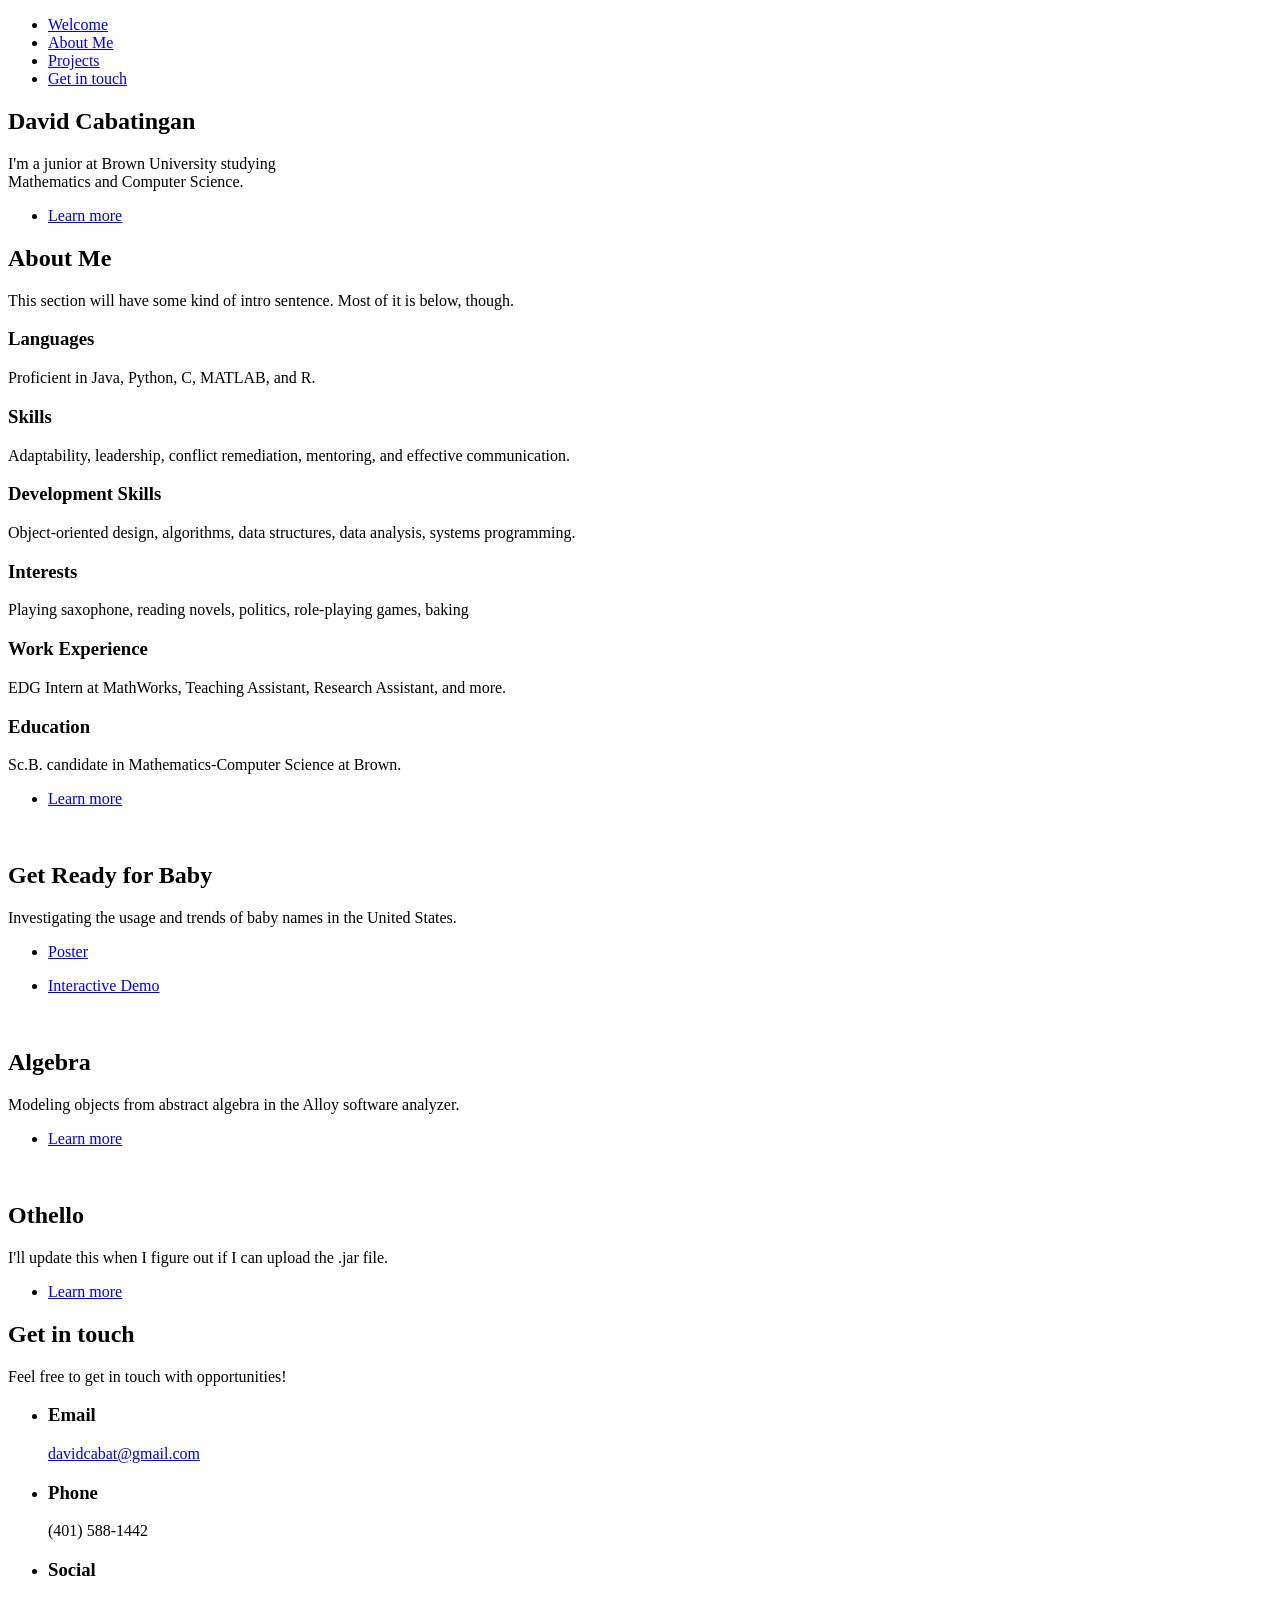
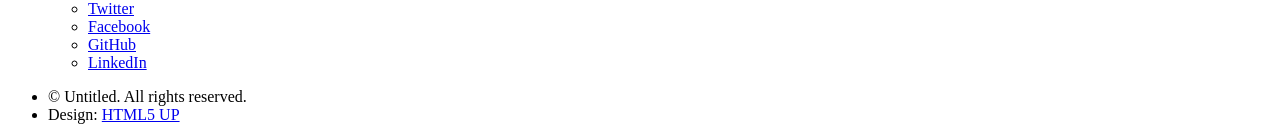
==== index.html @ b9da8954 "typos" ====
<!DOCTYPE HTML>
<!--
	Hyperspace by HTML5 UP
	html5up.net | @ajlkn
	Free for personal and commercial use under the CCA 3.0 license (html5up.net/license)
-->
<html>
	<head>
		<title>David Cabatingan</title>
		<meta charset="utf-8" />
		<meta name="viewport" content="width=device-width, initial-scale=1, user-scalable=no" />
		<link rel="stylesheet" href="assets/css/main.css" />
		<noscript><link rel="stylesheet" href="assets/css/noscript.css" /></noscript>
	</head>
	<body class="is-preload">

		<!-- Sidebar -->
			<section id="sidebar">
				<div class="inner">
					<nav>
						<ul>
							<li><a href="#intro">Welcome</a></li>
							<li><a href="#one">About Me</a></li>
							<li><a href="#two">Projects</a></li>
							<li><a href="#three">Get in touch</a></li>
						</ul>
					</nav>
				</div>
			</section>

		<!-- Wrapper -->
			<div id="wrapper">

				<!-- Intro -->
					<section id="intro" class="wrapper style1 fullscreen fade-up">
						<div class="inner">
							<h1>David Cabatingan</h1>
							<p>I'm a junior at Brown University studying<br />
							Mathematics and Computer Science.</p>
							<ul class="actions">
								<li><a href="#one" class="button scrolly">Learn more</a></li>
							</ul>
						</div>
					</section>

				<!-- One -->
					<section id="one" class="wrapper style3 fade-up">
						<div class="inner">
							<h2>About Me</h2>
							<p>This section will have some kind of intro sentence. Most of it is below, though.</p>
							<div class="features">
								<section>
									<span class="icon solid major fa-code"></span>
									<h3>Languages</h3>
									<p>Proficient in Java, Python, C, MATLAB, and R.</p>
								</section>
								<section>
									<span class="icon solid major fa-lock"></span>
									<h3>Skills</h3>
									<p>Adaptability, leadership, conflict remediation, mentoring, and effective communication.</p>
								</section>
								<section>
									<span class="icon solid major fa-cog"></span>
									<h3>Development Skills</h3>
									<p>Object-oriented design, algorithms, data structures, data analysis, systems programming.</p>
								</section>
								<section>
									<span class="icon major fa-gem"></span>
									<h3>Interests</h3>
									<p>Playing saxophone, reading novels, politics, role-playing games, baking</p>
								</section>
								<section>
									<span class="icon solid major fa-link"></span>
									<h3>Work Experience</h3>
									<p>EDG Intern at MathWorks, Teaching Assistant, Research Assistant, and more.</p>
								</section>
								<section>
									<span class="icon solid major fa-link"></span>
									<h3>Education</h3>
									<p>Sc.B. candidate in Mathematics-Computer Science at Brown.</p>
								</section>
							</div>
							<ul class="actions">
								<li><a href="files/resume.pdf" class="button">Learn more</a></li>
							</ul>
						</div>
					</section>


				<!-- Two -->
					<section id="two" class="wrapper style2 spotlights">
						<section>
							<a href="#" class="image"><img src="images/pic01.jpg" alt="" data-position="center center" /></a>
							<div class="content">
								<div class="inner">
									<h2>Get Ready for Baby</h2>
									<p>Investigating the usage and trends of baby names in the United States.</p>
									<ul class="actions">
										<li><a href="files/gr4b.pdf" class="button">Poster</a></li>
									</ul>
									<ul class="actions">
										<li><a href="scatter.html" class="button">Interactive Demo</a></li>
									</ul>
								</div>
							</div>
						</section>
						<section>
							<a href="#" class="image"><img src="images/pic02.jpg" alt="" data-position="top center" /></a>
							<div class="content">
								<div class="inner">
									<h2>Algebra</h2>
									<p>Modeling objects from abstract algebra in the Alloy software analyzer.</p>
									<ul class="actions">
										<li><a href="files/algebra.pdf" class="button">Learn more</a></li>
									</ul>
								</div>
							</div>
						</section>
						<section>
							<a href="#" class="image"><img src="images/pic03.jpg" alt="" data-position="25% 25%" /></a>
							<div class="content">
								<div class="inner">
									<h2>Othello</h2>
									<p>I'll update this when I figure out if I can upload the .jar file.</p>
									<ul class="actions">
										<li><a href="#" class="button">Learn more</a></li>
									</ul>
								</div>
							</div>
						</section>
					</section>

				<!-- Three -->
					<section id="three" class="wrapper style1 fade-up">
						<div class="inner">
							<h2>Get in touch</h2>
							<p>Feel free to get in touch with opportunities!</p>
							<div class="split style1">
								<section>
									<ul class="contact">
										<li>
											<h3>Email</h3>
											<a href="mailto:davidcabat@gmail.com">davidcabat@gmail.com</a>
										</li>
										<li>
											<h3>Phone</h3>
											<span>(401) 588-1442</span>
										</li>
										<li>
											<h3>Social</h3>
											<ul class="icons">
												<li><a href="https://twitter.com/MrDCaba" class="icon brands fa-twitter"><span class="label">Twitter</span></a></li>
												<li><a href="https://www.facebook.com/mrdcaba" class="icon brands fa-facebook-f"><span class="label">Facebook</span></a></li>
												<li><a href="https://github.com/dcabatin" class="icon brands fa-github"><span class="label">GitHub</span></a></li>
												<li><a href="https://www.linkedin.com/in/david-cabatingan/" class="icon brands fa-linkedin-in"><span class="label">LinkedIn</span></a></li>
											</ul>
										</li>
									</ul>
								</section>
							</div>
						</div>
					</section>

			</div>

		<!-- Footer -->
			<footer id="footer" class="wrapper style1-alt">
				<div class="inner">
					<ul class="menu">
						<li>&copy; Untitled. All rights reserved.</li><li>Design: <a href="http://html5up.net">HTML5 UP</a></li>
					</ul>
				</div>
			</footer>

		<!-- Scripts -->
			<script src="assets/js/jquery.min.js"></script>
			<script src="assets/js/jquery.scrollex.min.js"></script>
			<script src="assets/js/jquery.scrolly.min.js"></script>
			<script src="assets/js/browser.min.js"></script>
			<script src="assets/js/breakpoints.min.js"></script>
			<script src="assets/js/util.js"></script>
			<script src="assets/js/main.js"></script>

	</body>
</html>
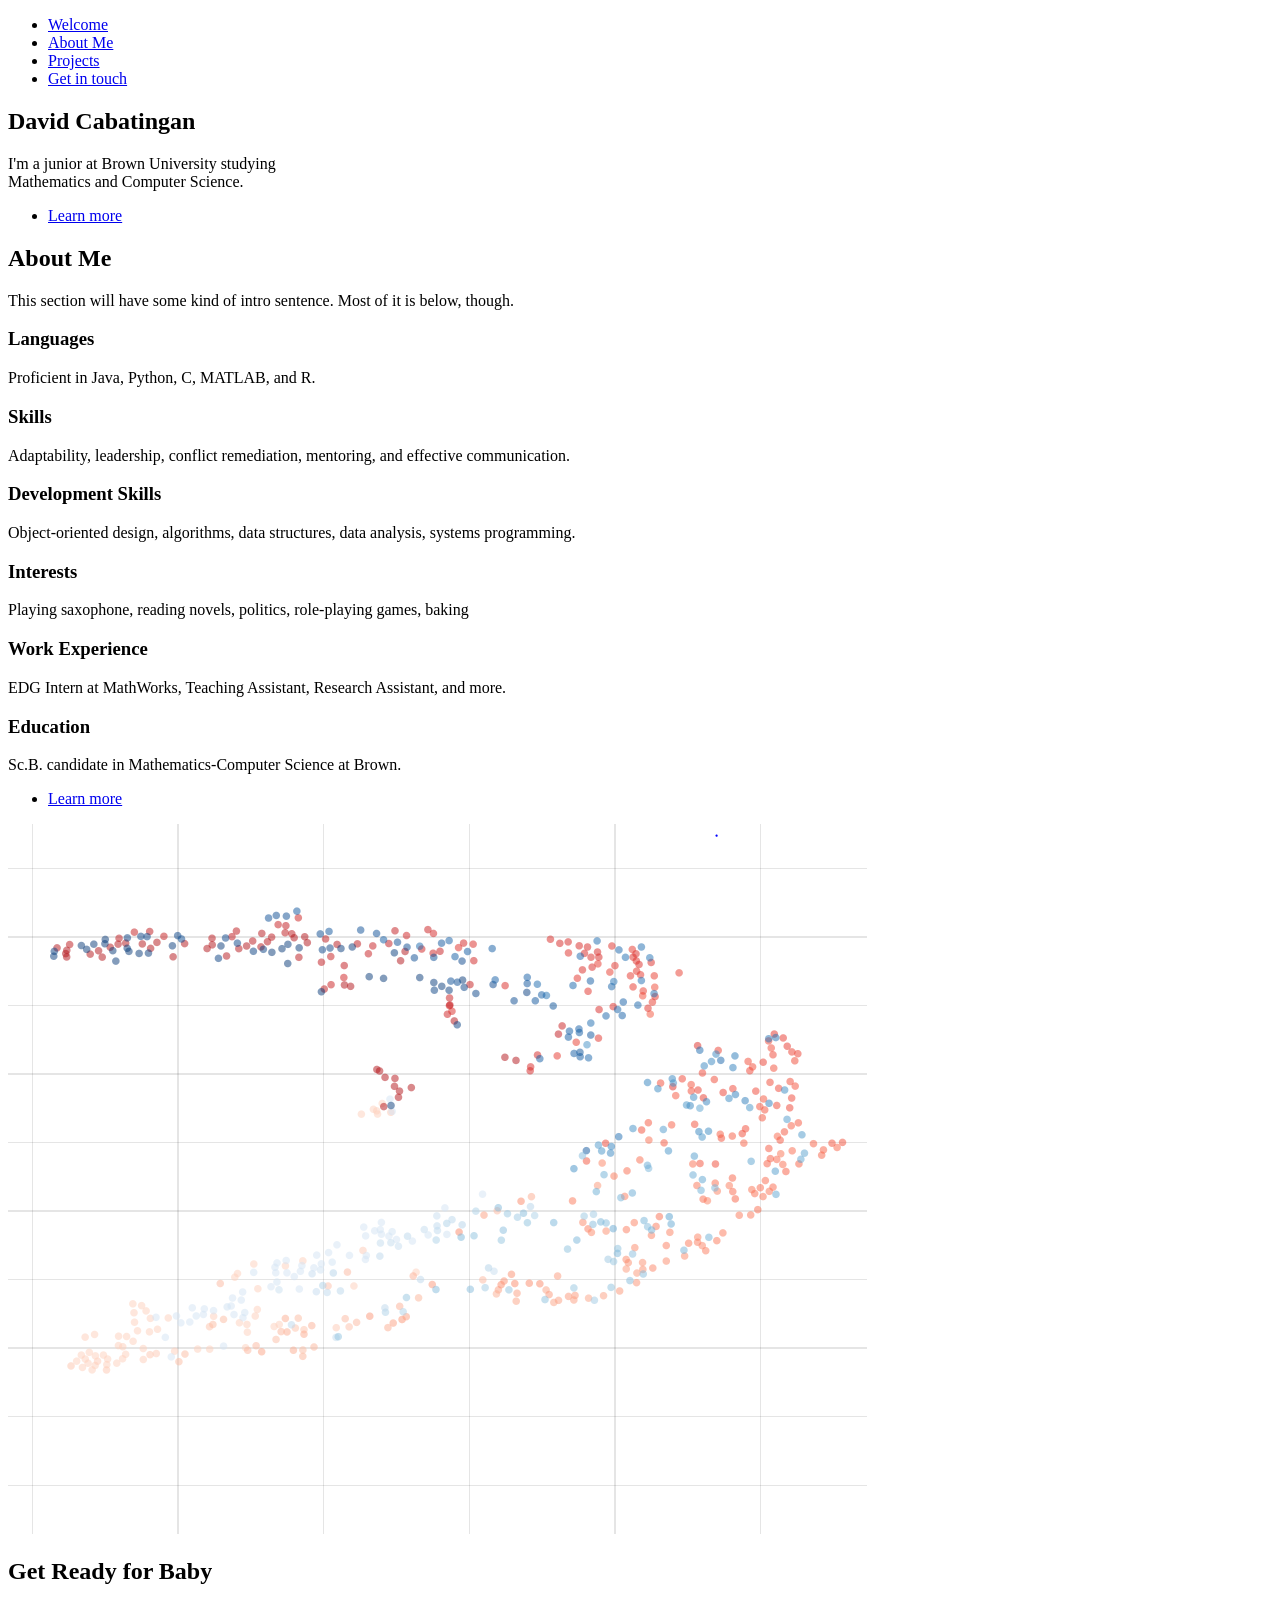
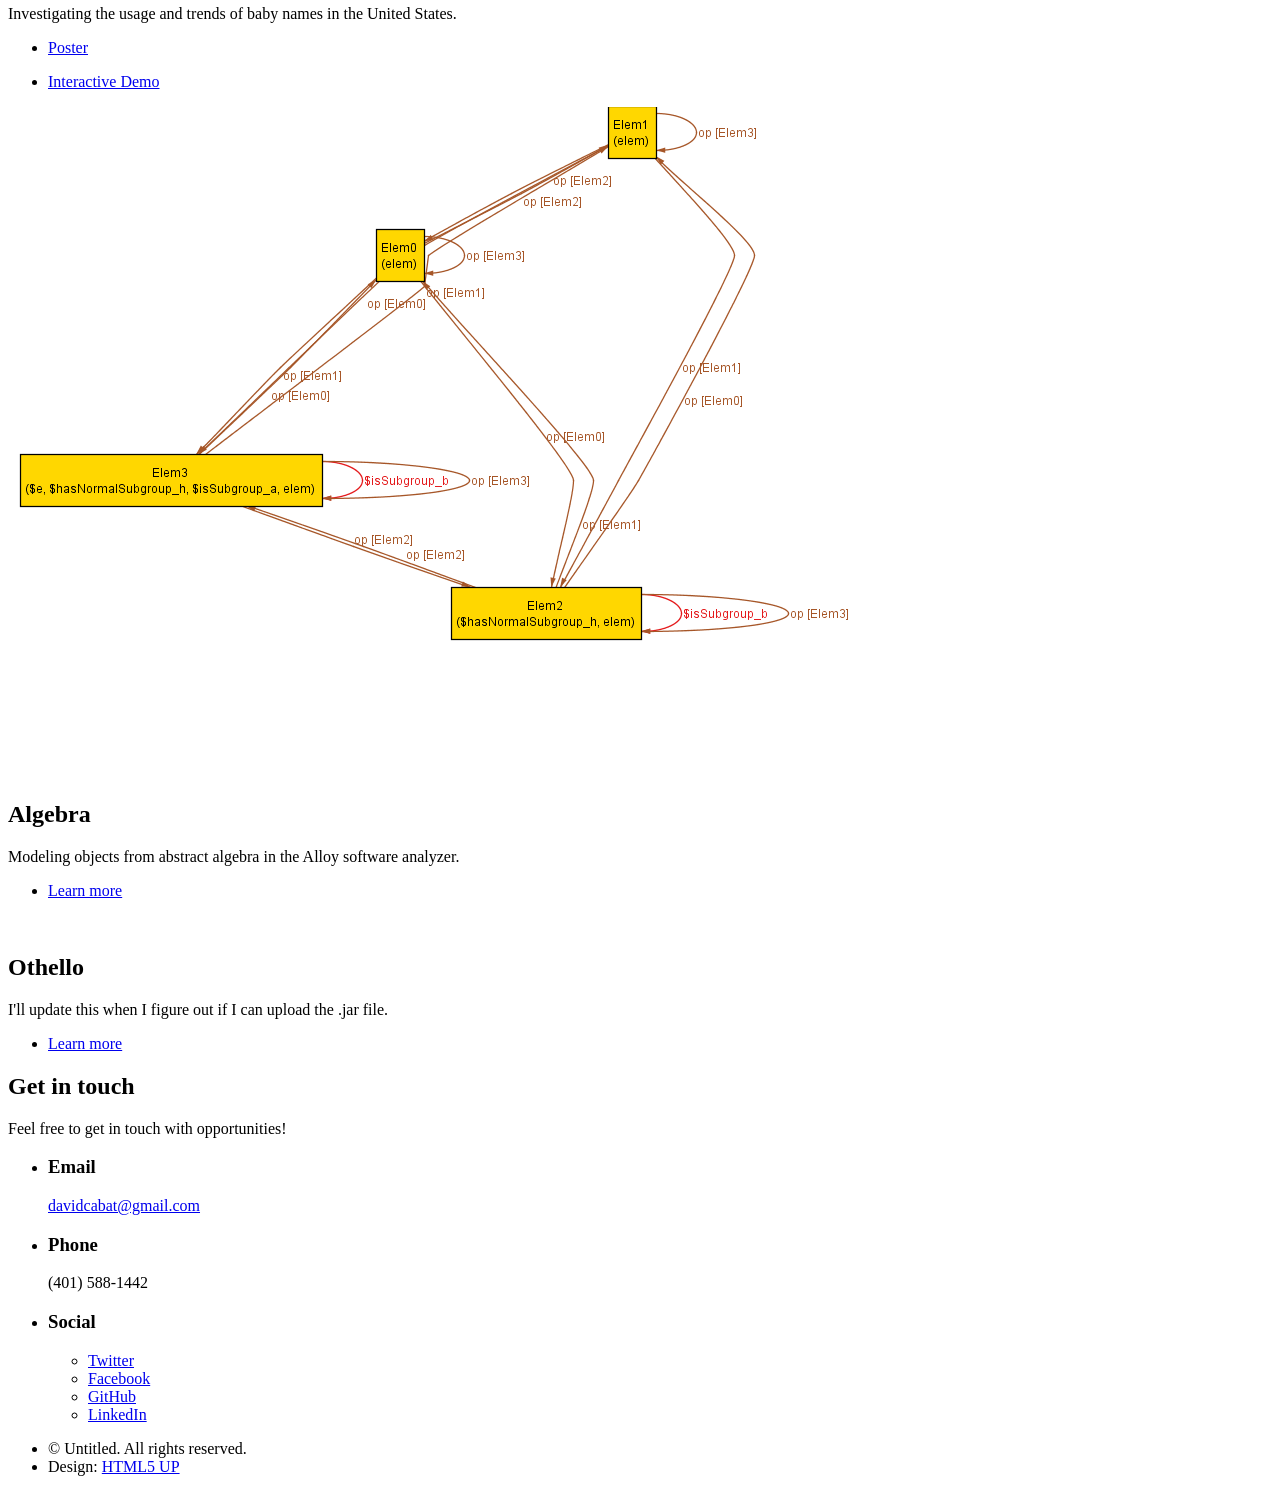
==== commit 8db5fa46: "fix" ====
--- a/index.html
+++ b/index.html
@@ -5,6 +5,7 @@
 	Free for personal and commercial use under the CCA 3.0 license (html5up.net/license)
 -->
 <html>
+	<link rel="shortcut icon" href="assets/faviconsmall.ico"/>
 	<head>
 		<title>David Cabatingan</title>
 		<meta charset="utf-8" />
@@ -90,7 +91,7 @@
 				<!-- Two -->
 					<section id="two" class="wrapper style2 spotlights">
 						<section>
-							<a href="#" class="image"><img src="images/pic01.jpg" alt="" data-position="center center" /></a>
+							<a href="#" class="image"><img src="images/gr4b_image.PNG" alt="" data-position="center center" /></a>
 							<div class="content">
 								<div class="inner">
 									<h2>Get Ready for Baby</h2>
@@ -99,13 +100,13 @@
 										<li><a href="files/gr4b.pdf" class="button">Poster</a></li>
 									</ul>
 									<ul class="actions">
-										<li><a href="scatter.html" class="button">Interactive Demo</a></li>
+										<li><a href="gr4b" class="button">Interactive Demo</a></li>
 									</ul>
 								</div>
 							</div>
 						</section>
 						<section>
-							<a href="#" class="image"><img src="images/pic02.jpg" alt="" data-position="top center" /></a>
+							<a href="#" class="image"><img src="images/algebra_image.PNG" alt="" data-position="top center" /></a>
 							<div class="content">
 								<div class="inner">
 									<h2>Algebra</h2>
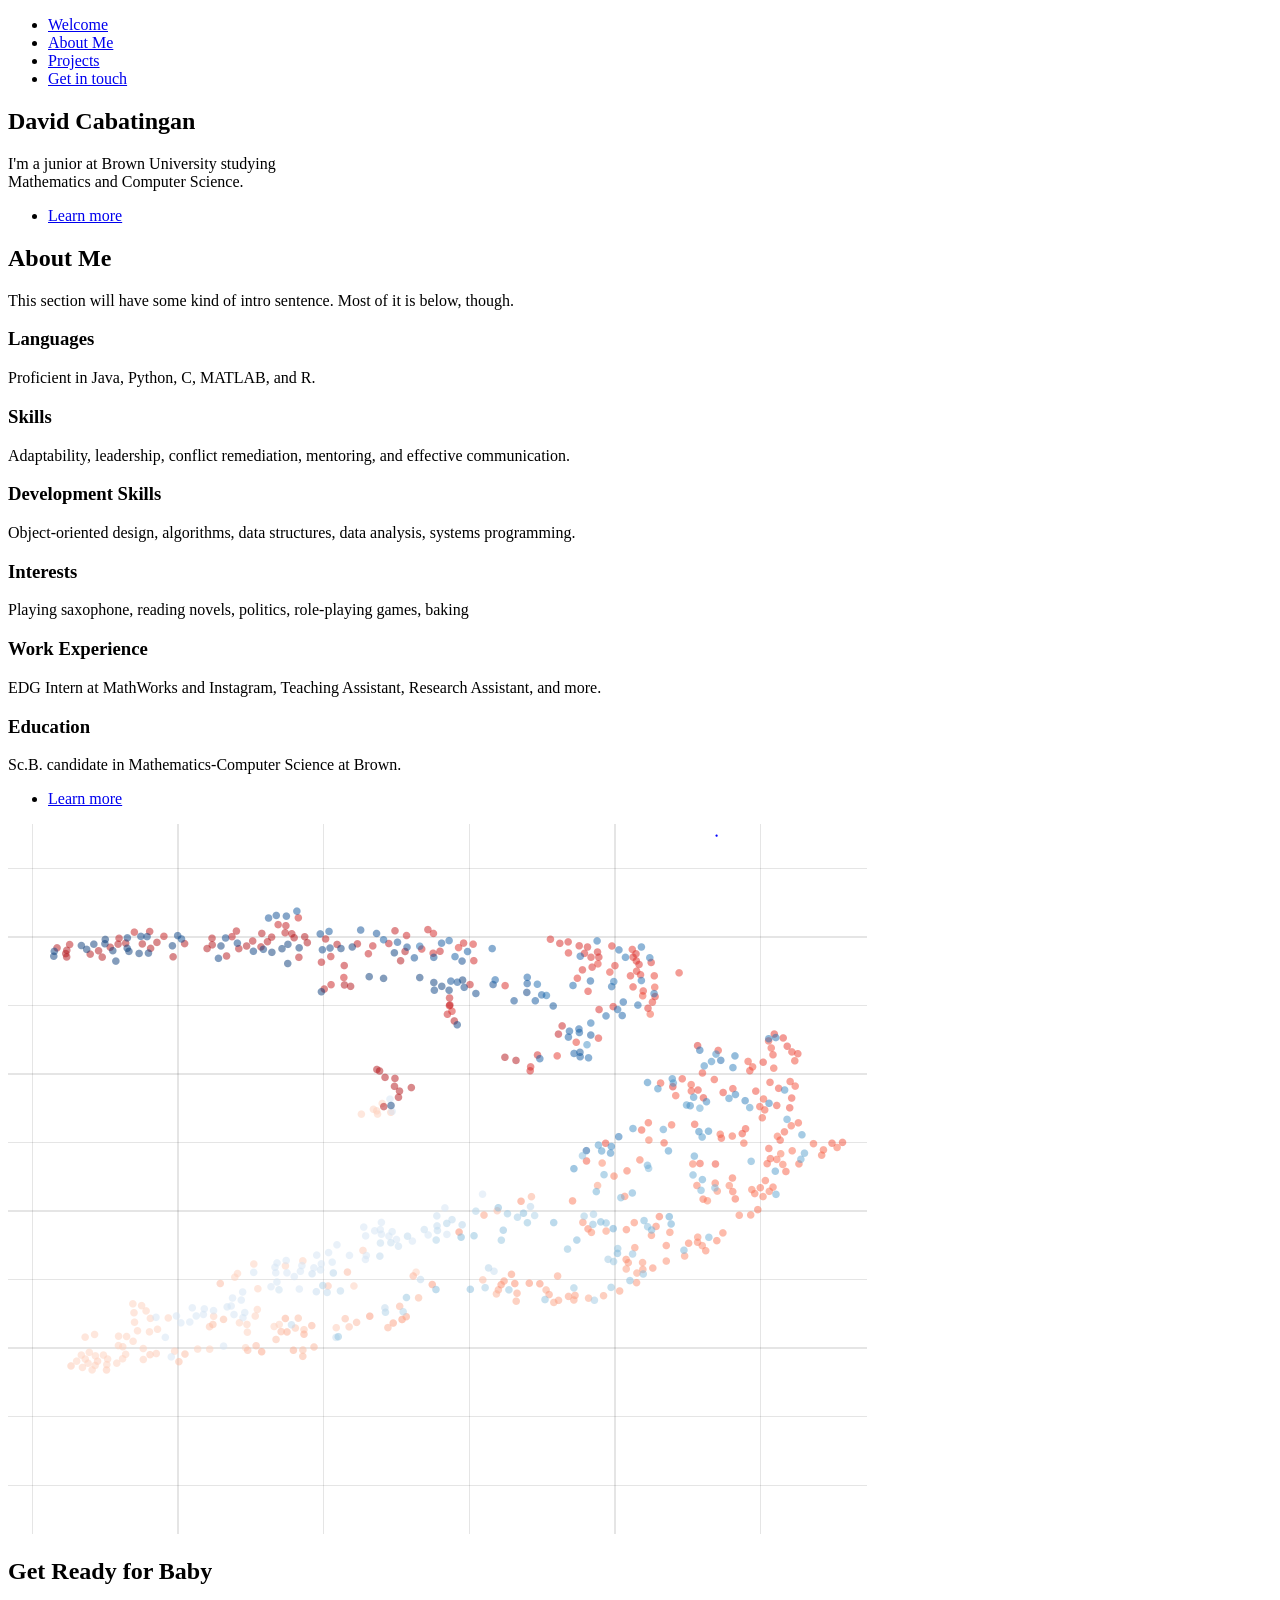
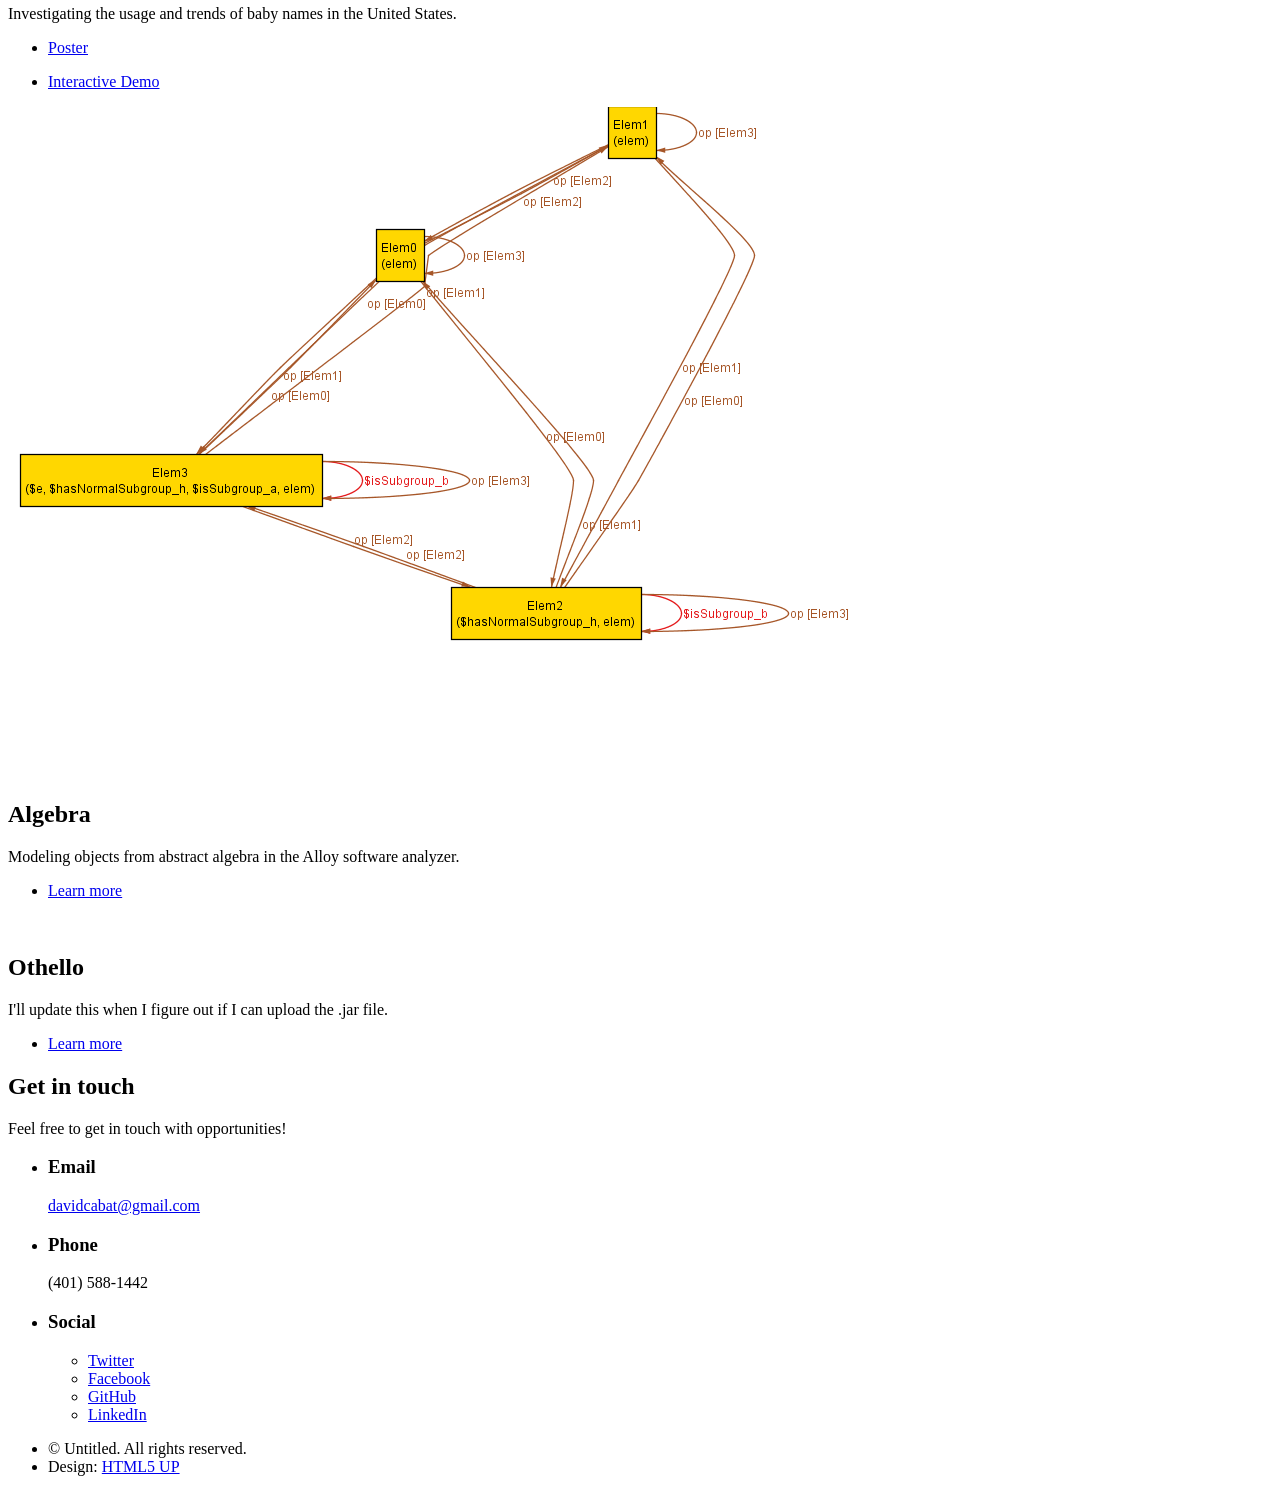
==== commit 9247f351: "Update index.html" ====
--- a/index.html
+++ b/index.html
@@ -73,7 +73,7 @@
 								<section>
 									<span class="icon solid major fa-link"></span>
 									<h3>Work Experience</h3>
-									<p>EDG Intern at MathWorks, Teaching Assistant, Research Assistant, and more.</p>
+									<p>EDG Intern at MathWorks and Instagram, Teaching Assistant, Research Assistant, and more.</p>
 								</section>
 								<section>
 									<span class="icon solid major fa-link"></span>
@@ -82,7 +82,7 @@
 								</section>
 							</div>
 							<ul class="actions">
-								<li><a href="files/resume.pdf" class="button">Learn more</a></li>
+								<li><a href="files/resume_0814.pdf" class="button">Learn more</a></li>
 							</ul>
 						</div>
 					</section>
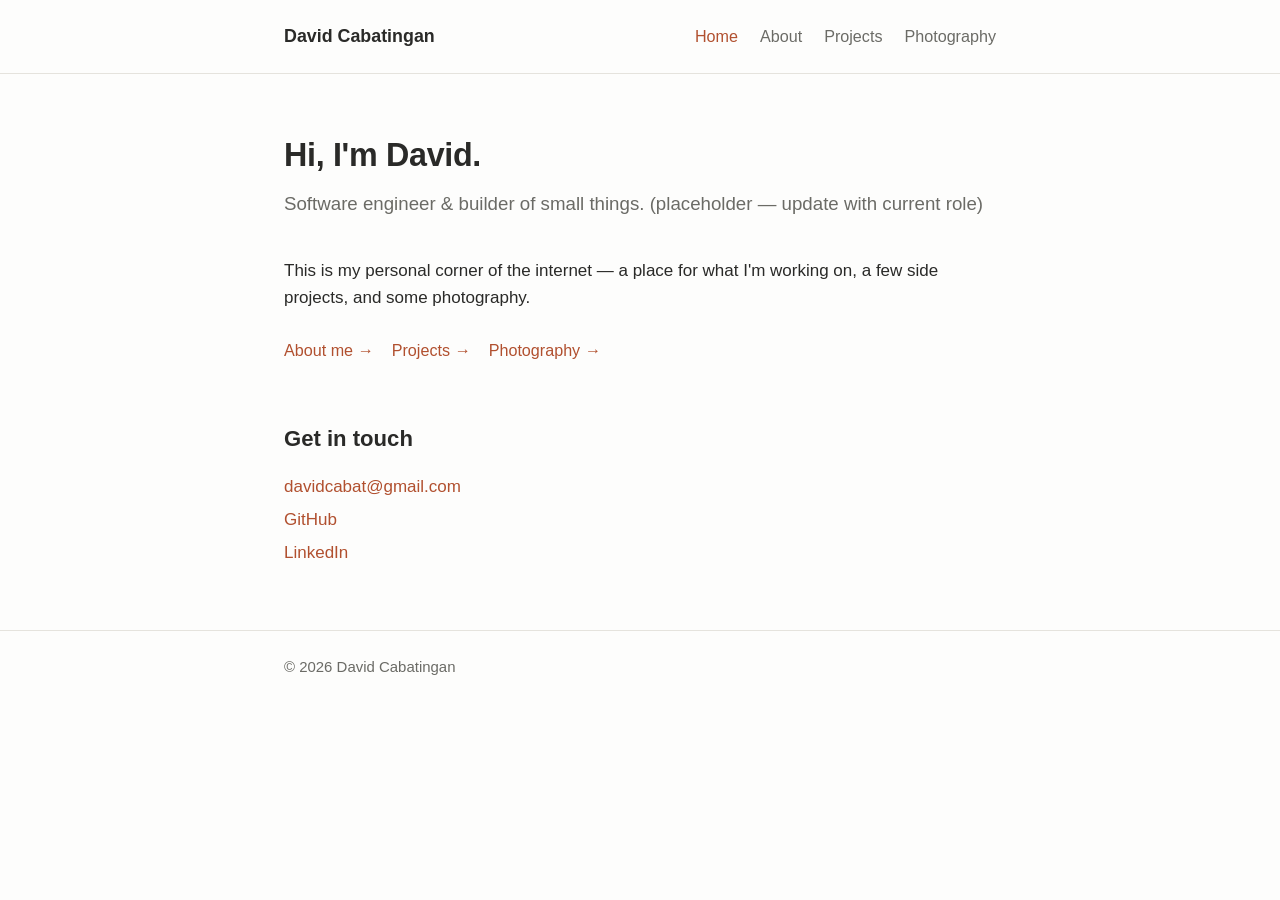
==== commit 56858956: "Revamp site: simpler design, refreshed pages, new photography section Replace the old HTML5UP "Hyper" ====
--- a/index.html
+++ b/index.html
@@ -1,186 +1,60 @@
-<!DOCTYPE HTML>
-<!--
-	Hyperspace by HTML5 UP
-	html5up.net | @ajlkn
-	Free for personal and commercial use under the CCA 3.0 license (html5up.net/license)
--->
-<html>
-	<link rel="shortcut icon" href="assets/faviconsmall.ico"/>
-	<head>
-		<title>David Cabatingan</title>
-		<meta charset="utf-8" />
-		<meta name="viewport" content="width=device-width, initial-scale=1, user-scalable=no" />
-		<link rel="stylesheet" href="assets/css/main.css" />
-		<noscript><link rel="stylesheet" href="assets/css/noscript.css" /></noscript>
-	</head>
-	<body class="is-preload">
+<!DOCTYPE html>
+<html lang="en">
+<head>
+	<meta charset="utf-8" />
+	<title>David Cabatingan</title>
+	<meta name="viewport" content="width=device-width, initial-scale=1" />
+	<link rel="shortcut icon" href="assets/faviconsmall.ico" />
+	<link rel="stylesheet" href="assets/css/style.css" />
+</head>
+<body>
 
-		<!-- Sidebar -->
-			<section id="sidebar">
-				<div class="inner">
-					<nav>
-						<ul>
-							<li><a href="#intro">Welcome</a></li>
-							<li><a href="#one">About Me</a></li>
-							<li><a href="#two">Projects</a></li>
-							<li><a href="#three">Get in touch</a></li>
-						</ul>
-					</nav>
+	<header class="site-header">
+		<div class="container">
+			<a href="index.html" class="name">David Cabatingan</a>
+			<nav>
+				<ul>
+					<li><a href="index.html" class="active">Home</a></li>
+					<li><a href="about.html">About</a></li>
+					<li><a href="projects.html">Projects</a></li>
+					<li><a href="photography.html">Photography</a></li>
+				</ul>
+			</nav>
+		</div>
+	</header>
+
+	<main>
+		<div class="container">
+			<section class="hero">
+				<h1>Hi, I'm David.</h1>
+				<!-- TODO: replace with current role/status -->
+				<p class="tagline">Software engineer &amp; builder of small things. (placeholder — update with current role)</p>
+				<p>This is my personal corner of the internet — a place for what I'm working on, a few side
+				projects, and some photography.</p>
+
+				<div class="hero-links">
+					<a href="about.html">About me &rarr;</a>
+					<a href="projects.html">Projects &rarr;</a>
+					<a href="photography.html">Photography &rarr;</a>
 				</div>
 			</section>
 
-		<!-- Wrapper -->
-			<div id="wrapper">
+			<section>
+				<h2>Get in touch</h2>
+				<ul class="contact-list">
+					<li><a href="mailto:davidcabat@gmail.com">davidcabat@gmail.com</a></li>
+					<li><a href="https://github.com/dcabatin">GitHub</a></li>
+					<li><a href="https://www.linkedin.com/in/david-cabatingan/">LinkedIn</a></li>
+				</ul>
+			</section>
+		</div>
+	</main>
 
-				<!-- Intro -->
-					<section id="intro" class="wrapper style1 fullscreen fade-up">
-						<div class="inner">
-							<h1>David Cabatingan</h1>
-							<p>I'm a junior at Brown University studying<br />
-							Mathematics and Computer Science.</p>
-							<ul class="actions">
-								<li><a href="#one" class="button scrolly">Learn more</a></li>
-							</ul>
-						</div>
-					</section>
+	<footer class="site-footer">
+		<div class="container">
+			&copy; 2026 David Cabatingan
+		</div>
+	</footer>
 
-				<!-- One -->
-					<section id="one" class="wrapper style3 fade-up">
-						<div class="inner">
-							<h2>About Me</h2>
-							<p>This section will have some kind of intro sentence. Most of it is below, though.</p>
-							<div class="features">
-								<section>
-									<span class="icon solid major fa-code"></span>
-									<h3>Languages</h3>
-									<p>Proficient in Java, Python, C, MATLAB, and R.</p>
-								</section>
-								<section>
-									<span class="icon solid major fa-lock"></span>
-									<h3>Skills</h3>
-									<p>Adaptability, leadership, conflict remediation, mentoring, and effective communication.</p>
-								</section>
-								<section>
-									<span class="icon solid major fa-cog"></span>
-									<h3>Development Skills</h3>
-									<p>Object-oriented design, algorithms, data structures, data analysis, systems programming.</p>
-								</section>
-								<section>
-									<span class="icon major fa-gem"></span>
-									<h3>Interests</h3>
-									<p>Playing saxophone, reading novels, politics, role-playing games, baking</p>
-								</section>
-								<section>
-									<span class="icon solid major fa-link"></span>
-									<h3>Work Experience</h3>
-									<p>EDG Intern at MathWorks and Instagram, Teaching Assistant, Research Assistant, and more.</p>
-								</section>
-								<section>
-									<span class="icon solid major fa-link"></span>
-									<h3>Education</h3>
-									<p>Sc.B. candidate in Mathematics-Computer Science at Brown.</p>
-								</section>
-							</div>
-							<ul class="actions">
-								<li><a href="files/resume_0814.pdf" class="button">Learn more</a></li>
-							</ul>
-						</div>
-					</section>
-
-
-				<!-- Two -->
-					<section id="two" class="wrapper style2 spotlights">
-						<section>
-							<a href="#" class="image"><img src="images/gr4b_image.PNG" alt="" data-position="center center" /></a>
-							<div class="content">
-								<div class="inner">
-									<h2>Get Ready for Baby</h2>
-									<p>Investigating the usage and trends of baby names in the United States.</p>
-									<ul class="actions">
-										<li><a href="files/gr4b.pdf" class="button">Poster</a></li>
-									</ul>
-									<ul class="actions">
-										<li><a href="gr4b" class="button">Interactive Demo</a></li>
-									</ul>
-								</div>
-							</div>
-						</section>
-						<section>
-							<a href="#" class="image"><img src="images/algebra_image.PNG" alt="" data-position="top center" /></a>
-							<div class="content">
-								<div class="inner">
-									<h2>Algebra</h2>
-									<p>Modeling objects from abstract algebra in the Alloy software analyzer.</p>
-									<ul class="actions">
-										<li><a href="files/algebra.pdf" class="button">Learn more</a></li>
-									</ul>
-								</div>
-							</div>
-						</section>
-						<section>
-							<a href="#" class="image"><img src="images/pic03.jpg" alt="" data-position="25% 25%" /></a>
-							<div class="content">
-								<div class="inner">
-									<h2>Othello</h2>
-									<p>I'll update this when I figure out if I can upload the .jar file.</p>
-									<ul class="actions">
-										<li><a href="#" class="button">Learn more</a></li>
-									</ul>
-								</div>
-							</div>
-						</section>
-					</section>
-
-				<!-- Three -->
-					<section id="three" class="wrapper style1 fade-up">
-						<div class="inner">
-							<h2>Get in touch</h2>
-							<p>Feel free to get in touch with opportunities!</p>
-							<div class="split style1">
-								<section>
-									<ul class="contact">
-										<li>
-											<h3>Email</h3>
-											<a href="mailto:davidcabat@gmail.com">davidcabat@gmail.com</a>
-										</li>
-										<li>
-											<h3>Phone</h3>
-											<span>(401) 588-1442</span>
-										</li>
-										<li>
-											<h3>Social</h3>
-											<ul class="icons">
-												<li><a href="https://twitter.com/MrDCaba" class="icon brands fa-twitter"><span class="label">Twitter</span></a></li>
-												<li><a href="https://www.facebook.com/mrdcaba" class="icon brands fa-facebook-f"><span class="label">Facebook</span></a></li>
-												<li><a href="https://github.com/dcabatin" class="icon brands fa-github"><span class="label">GitHub</span></a></li>
-												<li><a href="https://www.linkedin.com/in/david-cabatingan/" class="icon brands fa-linkedin-in"><span class="label">LinkedIn</span></a></li>
-											</ul>
-										</li>
-									</ul>
-								</section>
-							</div>
-						</div>
-					</section>
-
-			</div>
-
-		<!-- Footer -->
-			<footer id="footer" class="wrapper style1-alt">
-				<div class="inner">
-					<ul class="menu">
-						<li>&copy; Untitled. All rights reserved.</li><li>Design: <a href="http://html5up.net">HTML5 UP</a></li>
-					</ul>
-				</div>
-			</footer>
-
-		<!-- Scripts -->
-			<script src="assets/js/jquery.min.js"></script>
-			<script src="assets/js/jquery.scrollex.min.js"></script>
-			<script src="assets/js/jquery.scrolly.min.js"></script>
-			<script src="assets/js/browser.min.js"></script>
-			<script src="assets/js/breakpoints.min.js"></script>
-			<script src="assets/js/util.js"></script>
-			<script src="assets/js/main.js"></script>
-
-	</body>
+</body>
 </html>
--- a/assets/css/style.css
+++ b/assets/css/style.css
@@ -0,0 +1,239 @@
+/* David Cabatingan — site styles */
+
+:root {
+	--bg: #fdfdfc;
+	--bg-alt: #f4f3f0;
+	--text: #2a2a28;
+	--text-muted: #6b6b66;
+	--accent: #b1502f;
+	--border: #e5e3dd;
+	--max-width: 760px;
+}
+
+* { box-sizing: border-box; }
+
+html { -webkit-text-size-adjust: 100%; }
+
+body {
+	margin: 0;
+	background: var(--bg);
+	color: var(--text);
+	font-family: -apple-system, BlinkMacSystemFont, "Segoe UI", Helvetica, Arial, sans-serif;
+	font-size: 17px;
+	line-height: 1.6;
+}
+
+a { color: var(--accent); text-decoration: none; }
+a:hover { text-decoration: underline; }
+
+.container {
+	max-width: var(--max-width);
+	margin: 0 auto;
+	padding: 0 24px;
+}
+
+/* Header / nav */
+
+header.site-header {
+	border-bottom: 1px solid var(--border);
+}
+
+.site-header .container {
+	display: flex;
+	align-items: center;
+	justify-content: space-between;
+	padding-top: 22px;
+	padding-bottom: 22px;
+	flex-wrap: wrap;
+	gap: 12px;
+}
+
+.site-header .name {
+	font-weight: 600;
+	font-size: 1.05em;
+	color: var(--text);
+}
+
+.site-header .name:hover { text-decoration: none; color: var(--accent); }
+
+.site-header nav ul {
+	list-style: none;
+	display: flex;
+	gap: 22px;
+	margin: 0;
+	padding: 0;
+}
+
+.site-header nav a {
+	color: var(--text-muted);
+	font-size: 0.95em;
+}
+
+.site-header nav a:hover,
+.site-header nav a.active {
+	color: var(--accent);
+	text-decoration: none;
+}
+
+/* Main content */
+
+main {
+	padding: 56px 0 64px;
+}
+
+h1 {
+	font-size: 1.9em;
+	margin: 0 0 8px;
+	letter-spacing: -0.01em;
+}
+
+h2 {
+	font-size: 1.3em;
+	margin: 2.2em 0 0.6em;
+}
+
+.tagline {
+	color: var(--text-muted);
+	font-size: 1.1em;
+	margin: 0 0 2em;
+}
+
+p { margin: 0 0 1em; }
+
+.muted { color: var(--text-muted); }
+
+/* Hero (home page) */
+
+.hero { padding-bottom: 8px; }
+
+.hero-links {
+	display: flex;
+	gap: 18px;
+	margin-top: 1.6em;
+	flex-wrap: wrap;
+}
+
+.hero-links a { font-size: 0.95em; }
+
+/* Cards / grid (projects) */
+
+.grid {
+	display: grid;
+	grid-template-columns: repeat(auto-fill, minmax(280px, 1fr));
+	gap: 20px;
+	margin-top: 1.5em;
+}
+
+.card {
+	border: 1px solid var(--border);
+	border-radius: 8px;
+	padding: 20px 22px;
+	background: var(--bg-alt);
+}
+
+.card.placeholder {
+	background: transparent;
+	border-style: dashed;
+	color: var(--text-muted);
+}
+
+.card h3 {
+	margin: 0 0 6px;
+	font-size: 1.08em;
+}
+
+.card p { margin: 0 0 10px; color: var(--text-muted); font-size: 0.96em; }
+
+.card .links { display: flex; gap: 14px; font-size: 0.92em; }
+
+.card-thumb {
+	width: 100%;
+	aspect-ratio: 16 / 10;
+	object-fit: cover;
+	border-radius: 6px;
+	margin-bottom: 12px;
+	display: block;
+	background: var(--border);
+}
+
+/* Photography grid */
+
+.photo-grid {
+	display: grid;
+	grid-template-columns: repeat(auto-fill, minmax(200px, 1fr));
+	gap: 14px;
+	margin-top: 1.5em;
+}
+
+.photo-slot {
+	aspect-ratio: 4 / 3;
+	border-radius: 8px;
+	border: 1px dashed var(--border);
+	background: linear-gradient(135deg, var(--bg-alt), #fff);
+	display: flex;
+	align-items: center;
+	justify-content: center;
+	color: var(--text-muted);
+	font-size: 0.85em;
+}
+
+/* Contact list */
+
+.contact-list {
+	list-style: none;
+	padding: 0;
+	margin: 1em 0 0;
+	display: flex;
+	flex-direction: column;
+	gap: 6px;
+}
+
+/* Skills list */
+
+.skills {
+	display: grid;
+	grid-template-columns: repeat(auto-fill, minmax(220px, 1fr));
+	gap: 18px 28px;
+	margin-top: 1.2em;
+}
+
+.skills h3 {
+	font-size: 0.95em;
+	text-transform: uppercase;
+	letter-spacing: 0.04em;
+	color: var(--text-muted);
+	margin: 0 0 6px;
+}
+
+.skills p { margin: 0; }
+
+/* Footer */
+
+footer.site-footer {
+	border-top: 1px solid var(--border);
+	padding: 24px 0 40px;
+	color: var(--text-muted);
+	font-size: 0.88em;
+}
+
+/* Buttons */
+
+.button {
+	display: inline-block;
+	padding: 9px 18px;
+	border: 1px solid var(--accent);
+	border-radius: 6px;
+	color: var(--accent);
+	font-size: 0.92em;
+}
+
+.button:hover {
+	background: var(--accent);
+	color: #fff;
+	text-decoration: none;
+}
+
+@media (max-width: 480px) {
+	body { font-size: 16px; }
+	.site-header .container { flex-direction: column; align-items: flex-start; }
+}
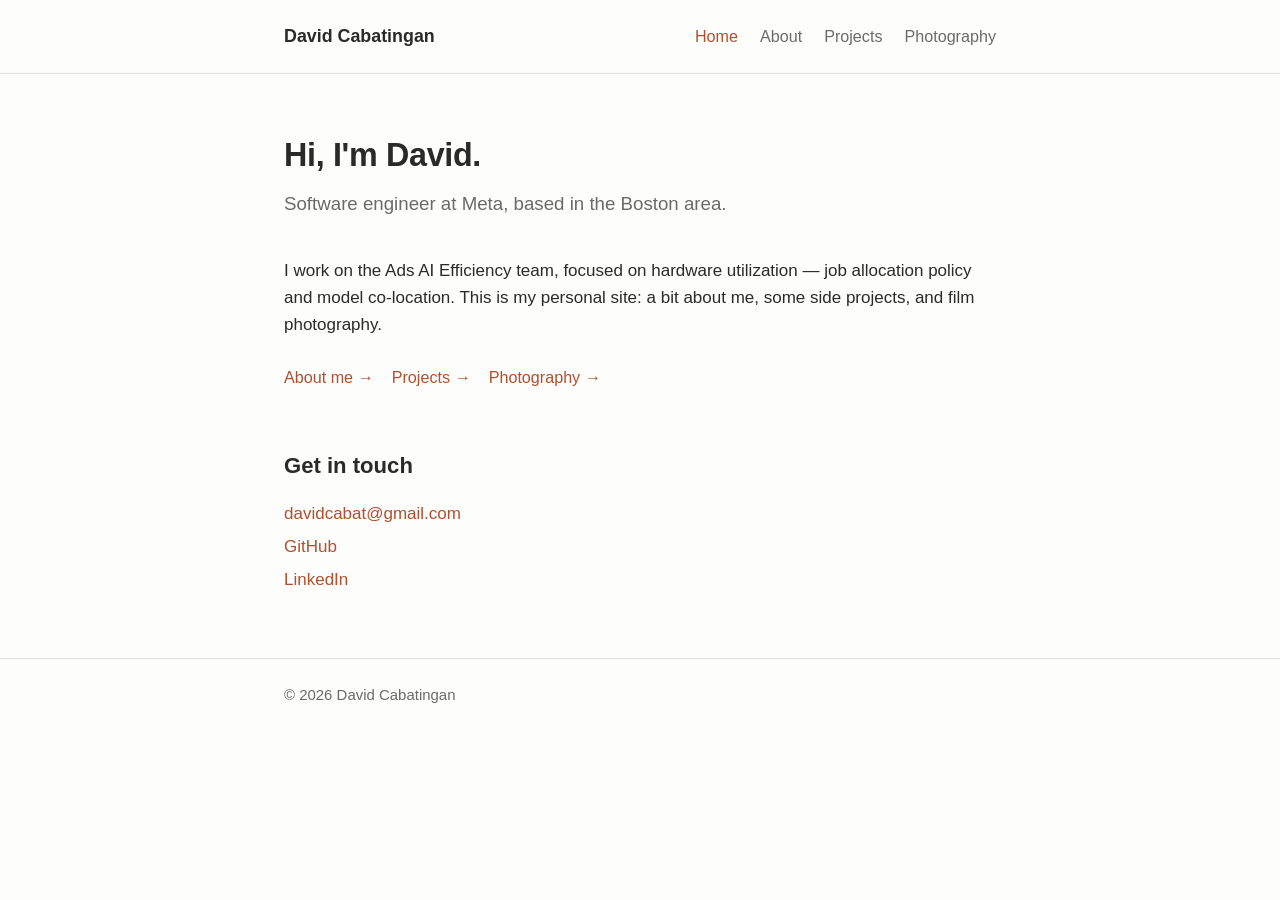
==== commit 1384478c: "Fill in real bio content on Home and About Replace the placeholder copy with actual info: current ro" ====
--- a/index.html
+++ b/index.html
@@ -27,10 +27,10 @@
 		<div class="container">
 			<section class="hero">
 				<h1>Hi, I'm David.</h1>
-				<!-- TODO: replace with current role/status -->
-				<p class="tagline">Software engineer &amp; builder of small things. (placeholder — update with current role)</p>
-				<p>This is my personal corner of the internet — a place for what I'm working on, a few side
-				projects, and some photography.</p>
+				<p class="tagline">Software engineer at Meta, based in the Boston area.</p>
+				<p>I work on the Ads AI Efficiency team, focused on hardware utilization — job
+				allocation policy and model co-location. This is my personal site: a bit about
+				me, some side projects, and film photography.</p>
 
 				<div class="hero-links">
 					<a href="about.html">About me &rarr;</a>
